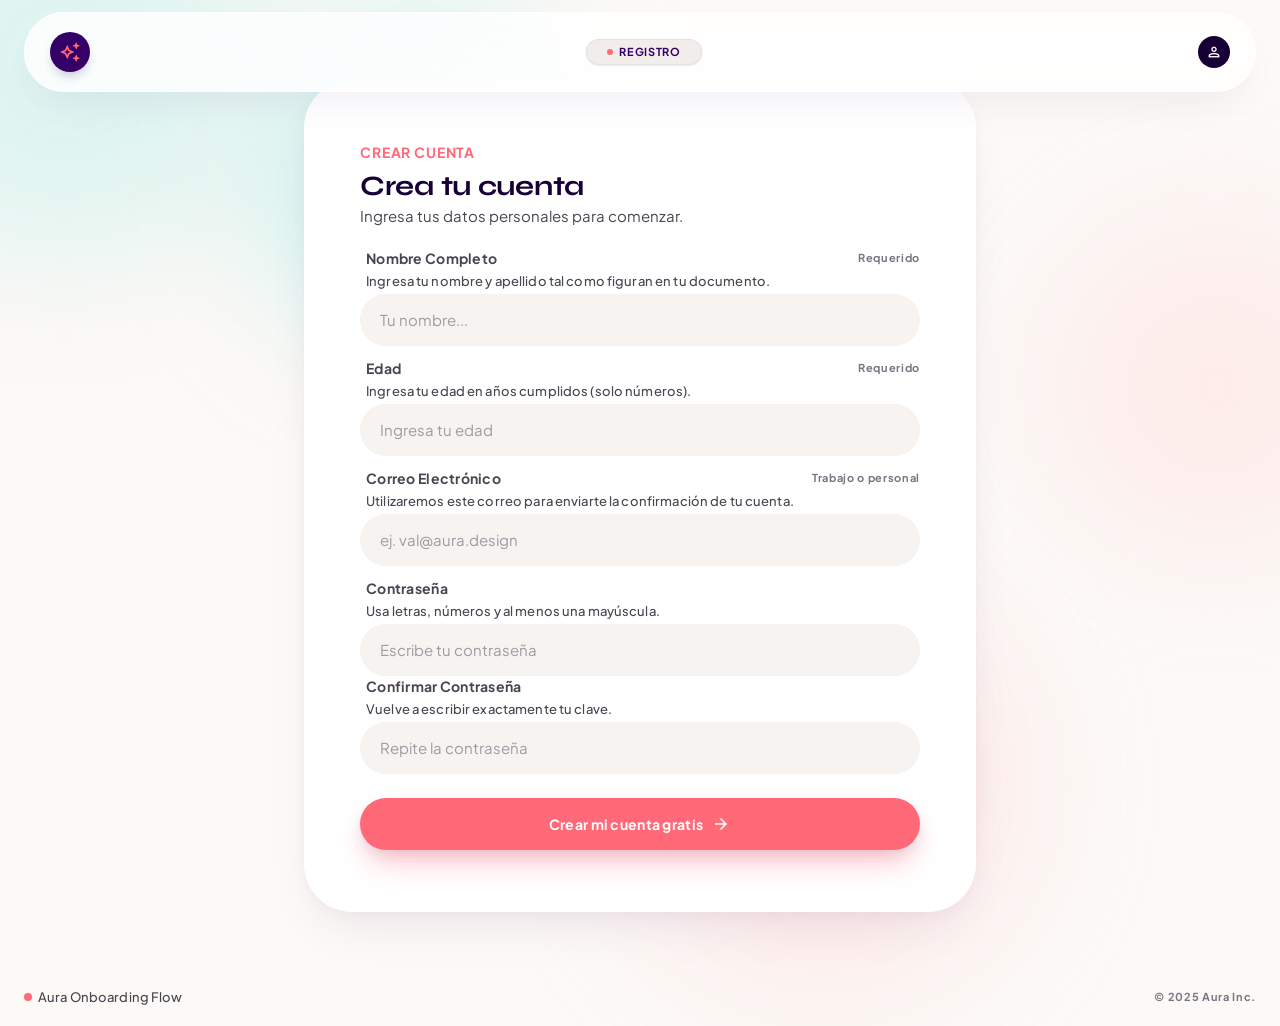
==== bienvenida.html @ 33e8090b "final" ====
<!DOCTYPE html>
<html lang="es">
<head>
    <meta charset="UTF-8">
    <meta name="viewport" content="width=device-width, initial-scale=1.0">
    <meta name="description" content="Tu cuenta de Aura está lista.">
    <title>Bienvenida</title>
    <link rel="preconnect" href="https://fonts.googleapis.com">
    <link rel="preconnect" href="https://fonts.gstatic.com" crossorigin>
    <link href="https://fonts.googleapis.com/css2?family=Plus+Jakarta+Sans:wght@400;500;600;700&family=Syne:wght@600;700;800&display=swap" rel="stylesheet">
    <link href="https://fonts.googleapis.com/css2?family=Material+Symbols+Outlined:wght,FILL@100..700,0..1&display=swap" rel="stylesheet">
    <link rel="stylesheet" href="style.css">
</head>
<body class="pagina pagina--bienvenida">
    <div class="fondo-ambiente" aria-hidden="true">
        <span class="resplandor resplandor--superior-izquierdo"></span>
        <span class="resplandor resplandor--central-derecho"></span>
        <span class="resplandor resplandor--inferior"></span>
    </div>

    <header class="encabezado">
        <nav class="barra-superior" aria-label="Navegación principal">
            <a class="marca" href="index.html" aria-label="Aura, inicio">
                <span class="marca__icono material-symbols-outlined" aria-hidden="true">auto_awesome</span>
            </a>
            <span class="estado-pagina">
                <span class="estado-pagina__punto" aria-hidden="true"></span>
                <span>Bienvenida</span>
            </span>
            <span class="avatar" aria-hidden="true">
                <span class="material-symbols-outlined">person</span>
            </span>
        </nav>
    </header>

    <main class="contenido-principal contenido-principal--bienvenida">
        <section class="seccion-bienvenida" aria-labelledby="titulo-bienvenida">
            <div class="particulas-ambiente" aria-hidden="true">
                <span class="particula particula--uno"></span>
                <span class="particula particula--dos"></span>
                <span class="particula particula--tres"></span>
                <span class="particula particula--cuatro"></span>
                <span class="particula particula--cinco"></span>
                <span class="particula particula--seis"></span>
                <span class="particula particula--siete"></span>
            </div>

            <article class="tarjeta-bienvenida">
                <span class="resplandor resplandor--bienvenida-superior" aria-hidden="true"></span>
                <span class="resplandor resplandor--bienvenida-inferior" aria-hidden="true"></span>

                <header class="cabecera-bienvenida">
                    <span class="insignia-bienvenida">
                        <span class="material-symbols-outlined icono-celebracion" aria-hidden="true">celebration</span>
                        <span>¡Cuenta creada con éxito! 🎉</span>
                    </span>
                    <h1 class="titulo-bienvenida" id="titulo-bienvenida">
                        ¡Te damos la bienvenida al futuro creativo!
                    </h1>
                    <p class="texto-bienvenida">
                        Tu espacio de trabajo está completamente configurado y verificado. Es hora de materializar tus ideas con la máxima potencia estética y colaborativa.
                    </p>
                </header>

                <div class="acciones-bienvenida">
                    <button class="boton-principal boton-principal--bienvenida" type="button" onclick="logout()">
                        <span>Cerrar sesión</span>
                        <span class="material-symbols-outlined" aria-hidden="true">logout</span>
                    </button>
                </div>
            </article>
        </section>
    </main>

    <footer class="pie-pagina">
        <div class="pie-pagina__contenido">
            <span class="pie-pagina__marca">
                <span class="pie-pagina__punto" aria-hidden="true"></span>
                <span>Aura Onboarding Flow</span>
            </span>
            <nav class="enlaces-pie" aria-label="Enlaces legales">
                <a href="#">Privacidad</a>
                <a href="#">Términos</a>
                <a href="#">Soporte</a>
            </nav>
            <span class="copyright">© 2025 Aura Inc.</span>
        </div>
    </footer>

    <script src="script.js"></script>
</body>
</html>
---- style.css ----
:root {
    color-scheme: light;
    --color-fondo: #fcf9f6;
    --color-superficie: #ffffff;
    --color-superficie-baja: #f6f3f0;
    --color-superficie-media: #f0edea;
    --color-superficie-alta: #eae8e5;
    --color-principal: #170035;
    --color-contenedor-principal: #340068;
    --color-secundario: #ae2d40;
    --color-contenedor-secundario: #ff6978;
    --color-secundario-fijo: #ffdada;
    --color-terciario-fijo: #b2eee9;
    --color-primario-fijo: #eddcff;
    --color-texto: #1b1c1a;
    --color-texto-secundario: #4b4451;
    --color-texto-contorno: #7c7482;
    --color-blanco: #ffffff;
    --fuente-cuerpo: "Plus Jakarta Sans", sans-serif;
    --fuente-titulos: "Syne", sans-serif;
    --espacio-xs: 0.375rem;
    --espacio-sm: 0.75rem;
    --espacio-md: 1.25rem;
    --espacio-lg: 2rem;
    --espacio-xl: 3.5rem;
    --margen-pagina: 1.5rem;
    --ancho-contenido: 80rem;
    --radio-tarjeta: 3rem;
    --radio-campo: 2rem;
    --sombra-barra: 0 20px 40px -15px rgba(52, 0, 104, 0.08), 0 0 1px 1px rgba(255, 255, 255, 0.8) inset;
    --sombra-tarjeta-registro: 0 24px 50px -15px rgba(52, 0, 104, 0.09), 0 4px 20px -4px rgba(109, 67, 90, 0.05);
    --sombra-tarjeta-bienvenida: 0 30px 60px -15px rgba(52, 0, 104, 0.08), 0 0 1px 1px rgba(255, 255, 255, 0.9) inset;
}

* {
    box-sizing: border-box;
}

html,
body {
    min-height: 100%;
    margin: 0;
}

body {
    color: var(--color-texto);
    font-family: var(--fuente-cuerpo);
    font-size: 15px;
    font-weight: 400;
    line-height: 24px;
    -webkit-font-smoothing: antialiased;
    -moz-osx-font-smoothing: grayscale;
    overscroll-behavior: none;
}

::selection {
    color: #6c001b;
    background: var(--color-contenedor-secundario);
}

a {
    color: inherit;
    text-decoration: none;
}

button,
input {
    font: inherit;
}

button {
    cursor: pointer;
}

.pagina {
    position: relative;
    display: flex;
    min-height: 100vh;
    flex-direction: column;
    overflow-x: hidden;
    background: var(--color-fondo);
}

.fondo-ambiente {
    position: fixed;
    z-index: 0;
    overflow: hidden;
    pointer-events: none;
    inset: 0;
}

.resplandor {
    position: absolute;
    display: block;
    border-radius: 50%;
    filter: blur(64px);
    pointer-events: none;
}

.resplandor--superior-izquierdo {
    top: -8rem;
    left: -8rem;
    width: 24rem;
    height: 24rem;
    background: var(--color-terciario-fijo);
    opacity: 0.4;
}

.resplandor--central-derecho {
    top: 25%;
    right: -6rem;
    width: 20rem;
    height: 20rem;
    background: var(--color-secundario-fijo);
    opacity: 0.4;
}

.resplandor--inferior {
    bottom: -6rem;
    left: 33.333%;
    width: 30rem;
    height: 30rem;
    background: var(--color-primario-fijo);
    opacity: 0.3;
}

.encabezado {
    position: fixed;
    z-index: 50;
    top: 0;
    left: 0;
    width: 100%;
    padding: var(--espacio-sm) var(--margen-pagina) 0;
}

.barra-superior {
    display: flex;
    width: 100%;
    max-width: var(--ancho-contenido);
    height: 5rem;
    align-items: center;
    justify-content: space-between;
    margin: 0 auto;
    padding: 0 var(--espacio-md);
    border-radius: 999px;
    background: rgba(255, 255, 255, 0.8);
    box-shadow: var(--sombra-barra);
    backdrop-filter: blur(24px);
}

.marca {
    display: flex;
    align-items: center;
    gap: var(--espacio-sm);
    padding-left: var(--espacio-xs);
}

.marca__icono {
    display: flex;
    width: 2.5rem;
    height: 2.5rem;
    align-items: center;
    justify-content: center;
    border-radius: 50%;
    background: var(--color-contenedor-principal);
    box-shadow: 0 6px 12px -4px rgba(52, 0, 104, 0.3);
    color: var(--color-contenedor-secundario);
    font-size: 22px;
}

.estado-pagina {
    display: flex;
    align-items: center;
    gap: 0.375rem;
    padding: 0.25rem var(--espacio-md);
    border: 1px solid rgba(205, 195, 210, 0.3);
    border-radius: 999px;
    background: var(--color-superficie-media);
    box-shadow: 0 1px 2px rgba(27, 28, 26, 0.08);
    color: var(--color-contenedor-principal);
    font-size: 11px;
    font-weight: 700;
    line-height: 16px;
    letter-spacing: 0.06em;
    text-transform: uppercase;
}

.estado-pagina__punto,
.pie-pagina__punto {
    display: inline-block;
    flex: 0 0 auto;
    border-radius: 50%;
    background: var(--color-contenedor-secundario);
}

.estado-pagina__punto {
    width: 0.375rem;
    height: 0.375rem;
}

.avatar {
    display: flex;
    width: 2rem;
    height: 2rem;
    align-items: center;
    justify-content: center;
    margin-right: var(--espacio-xs);
    border-radius: 50%;
    background: var(--color-principal);
    color: var(--color-blanco);
}

.avatar .material-symbols-outlined {
    font-size: 18px;
}

.contenido-principal {
    position: relative;
    z-index: 10;
    display: flex;
    width: 100%;
    max-width: var(--ancho-contenido);
    flex: 1;
    flex-direction: column;
    justify-content: center;
    margin: 0 auto;
    padding: 5rem var(--margen-pagina) 0;
}

.seccion-registro {
    display: flex;
    width: 100%;
    flex-direction: column;
    padding-bottom: var(--espacio-xl);
}

.envoltorio-formulario {
    position: relative;
    width: 100%;
    max-width: 42rem;
    margin: auto;
}

.resplandor--tarjeta-superior {
    z-index: -1;
    top: -4rem;
    left: -3rem;
    width: 20rem;
    height: 20rem;
    background: rgba(178, 238, 233, 0.6);
    animation: pulsar 3s ease-in-out infinite;
}

.resplandor--tarjeta-inferior {
    z-index: -1;
    right: -2.5rem;
    bottom: -4rem;
    width: 24rem;
    height: 24rem;
    background: rgba(255, 218, 218, 0.5);
}

.resplandor--tarjeta-central {
    z-index: -1;
    top: 50%;
    left: 33.333%;
    width: 16rem;
    height: 16rem;
    background: rgba(237, 220, 255, 0.4);
    filter: blur(40px);
}

.tarjeta-registro {
    width: 100%;
    overflow: hidden;
    padding: var(--espacio-md);
    border-radius: var(--radio-tarjeta);
    background: var(--color-superficie);
    box-shadow: var(--sombra-tarjeta-registro);
}

.contenido-formulario {
    display: flex;
    max-width: 36rem;
    flex-direction: column;
    justify-content: center;
    margin: 0 auto;
    padding: var(--espacio-xs) 0;
}

.introduccion-formulario {
    margin-bottom: var(--espacio-md);
}

.etiqueta-seccion {
    display: block;
    margin-bottom: var(--espacio-xs);
    color: var(--color-contenedor-secundario);
    font-size: 14px;
    font-weight: 700;
    line-height: 20px;
    letter-spacing: 0.06em;
    text-transform: uppercase;
}

.titulo-formulario {
    margin: 0;
    color: var(--color-principal);
    font-family: var(--fuente-titulos);
    font-size: 28px;
    font-weight: 700;
    line-height: 36px;
    letter-spacing: -0.01em;
}

.texto-introduccion {
    margin: 0;
    color: var(--color-texto-secundario);
    font-size: 15px;
    line-height: 24px;
}

.formulario {
    display: flex;
    flex-direction: column;
    gap: var(--espacio-sm);
}

.grupo-campo {
    display: flex;
    min-width: 0;
    flex-direction: column;
    gap: 0.25rem;
}

.etiqueta-campo {
    display: block;
    padding-left: var(--espacio-xs);
    color: var(--color-texto-secundario);
    font-size: 14px;
    font-weight: 700;
    line-height: 20px;
    letter-spacing: 0.02em;
}

.etiqueta-campo--con-detalle {
    display: flex;
    align-items: center;
    justify-content: space-between;
}

.detalle-etiqueta {
    color: var(--color-texto-contorno);
    font-size: 11px;
    font-weight: 700;
    line-height: 16px;
    letter-spacing: 0.06em;
}

.ayuda-campo {
    margin: 0;
    padding-left: var(--espacio-xs);
    color: var(--color-texto-secundario);
    font-size: 13px;
    font-weight: 500;
    line-height: 18px;
    letter-spacing: 0.01em;
}

.entrada {
    display: block;
    width: 100%;
    min-width: 0;
    padding: 0.875rem var(--espacio-md);
    border: 0;
    border-radius: var(--radio-campo);
    outline: none;
    background: var(--color-superficie-baja);
    color: var(--color-principal);
    font-size: 15px;
    line-height: 24px;
    transition: background-color 180ms ease, box-shadow 180ms ease;
}

.entrada::placeholder {
    color: rgba(124, 116, 130, 0.7);
}

.entrada:focus {
    outline: none;
    background: var(--color-superficie);
    box-shadow: 0 0 0 4px rgba(177, 237, 232, 0.8), 0 8px 20px -6px rgba(52, 0, 104, 0.12);
}

.mensaje {
    display: flex;
    align-items: flex-start;
    gap: 0.375rem;
    padding: 0.125rem var(--espacio-xs) 0;
    color: var(--color-secundario);
    font-size: 13px;
    font-weight: 600;
    line-height: 18px;
    letter-spacing: 0.01em;
}

.mensaje--consejo {
    gap: 0.25rem;
    padding-top: 0.125rem;
    line-height: 1.25;
}

.mensaje__icono {
    flex: 0 0 auto;
    color: var(--color-contenedor-secundario);
    font-size: 16px;
}

.mensaje--consejo .mensaje__icono {
    margin-top: 0.125rem;
    font-size: 15px;
}

.indicador-contrasena {
    display: flex;
    align-items: center;
    gap: 0.375rem;
    margin-top: 0.25rem;
    padding: 0 var(--espacio-xs);
}

.indicador-contrasena__barra {
    height: 0.375rem;
    flex: 1;
    border-radius: 999px;
    transition: background-color 180ms ease;
}

.indicador-contrasena__barra--activa {
    background: var(--color-contenedor-secundario);
}

.indicador-contrasena__barra--tenue {
    background: rgba(255, 105, 120, 0.4);
}

.indicador-contrasena__barra--inactiva {
    background: var(--color-superficie-alta);
}

.indicador-contrasena__texto {
    margin-left: 0.25rem;
    color: var(--color-contenedor-secundario);
    font-size: 11px;
    font-weight: 700;
    line-height: 16px;
    letter-spacing: 0.06em;
}

.acciones-formulario {
    padding-top: var(--espacio-sm);
}

.boton-principal {
    display: flex;
    align-items: center;
    justify-content: center;
    gap: 0.5rem;
    border: 0;
    border-radius: 999px;
    color: var(--color-blanco);
    font-size: 14px;
    font-weight: 700;
    line-height: 20px;
    letter-spacing: 0.02em;
    text-align: center;
    transition: background-color 200ms ease, box-shadow 300ms ease, transform 300ms ease;
}

.boton-principal .material-symbols-outlined {
    font-size: 20px;
}

.boton-principal--registro {
    width: 100%;
    padding: 1rem var(--espacio-lg);
    background: var(--color-contenedor-secundario);
    box-shadow: 0 16px 32px -8px rgba(255, 105, 120, 0.45), 0 6px 16px -4px rgba(52, 0, 104, 0.15);
}

.boton-principal--registro:hover {
    background: var(--color-secundario);
    box-shadow: 0 20px 40px -6px rgba(255, 105, 120, 0.55);
    transform: translateY(-0.125rem);
}

.boton-principal--registro:active {
    transform: translateY(0);
}

.boton-principal--registro:hover .material-symbols-outlined {
    transform: translateX(0.25rem);
}

.pie-pagina {
    position: relative;
    z-index: 10;
    width: 100%;
    margin-top: auto;
    padding: var(--espacio-md) 0;
}

.pie-pagina__contenido {
    display: flex;
    max-width: var(--ancho-contenido);
    flex-direction: column;
    align-items: center;
    justify-content: space-between;
    gap: var(--espacio-sm);
    margin: 0 auto;
    padding: 0 var(--margen-pagina);
    color: var(--color-texto-secundario);
    font-size: 13px;
    font-weight: 500;
    line-height: 18px;
    letter-spacing: 0.01em;
    text-align: center;
}

.pie-pagina__marca {
    display: flex;
    align-items: center;
    gap: var(--espacio-xs);
}

.pie-pagina__punto {
    width: 0.5rem;
    height: 0.5rem;
}

.enlaces-pie {
    display: flex;
    align-items: center;
    gap: var(--espacio-lg);
}

.enlaces-pie a {
    transition: color 180ms ease;
}

.enlaces-pie a:hover {
    color: var(--color-texto);
}

.copyright {
    color: var(--color-texto-contorno);
    font-size: 11px;
    font-weight: 700;
    line-height: 16px;
    letter-spacing: 0.06em;
}

.contenido-principal--bienvenida {
    justify-content: center;
}

.seccion-bienvenida {
    position: relative;
    display: flex;
    width: 100%;
    flex-direction: column;
    padding: var(--espacio-md) 0;
}

.particulas-ambiente {
    position: absolute;
    z-index: -1;
    top: 0;
    right: 0;
    left: 0;
    height: 24rem;
    overflow: hidden;
    pointer-events: none;
    user-select: none;
}

.particula {
    position: absolute;
    display: block;
    border-radius: 999px;
}

.particula--uno {
    top: 3rem;
    left: 12%;
    width: 1rem;
    height: 2.25rem;
    background: rgba(255, 105, 120, 0.6);
    transform: rotate(45deg);
    animation: rebotar 1s ease-in-out infinite;
}

.particula--dos {
    top: 2rem;
    left: 28%;
    width: 0.75rem;
    height: 0.75rem;
    background: var(--color-terciario-fijo);
    box-shadow: 0 4px 12px rgba(177, 237, 232, 0.8);
}

.particula--tres {
    top: 6rem;
    left: 35%;
    width: 1.5rem;
    height: 0.75rem;
    background: rgba(216, 185, 255, 0.7);
    transform: rotate(-12deg);
}

.particula--cuatro {
    top: 2.5rem;
    right: 22%;
    width: 1.25rem;
    height: 0.625rem;
    background: rgba(255, 105, 120, 0.5);
    transform: rotate(12deg);
}

.particula--cinco {
    top: 7rem;
    right: 14%;
    width: 0.75rem;
    height: 2rem;
    background: rgba(178, 238, 233, 0.8);
    transform: rotate(35deg);
}

.particula--seis {
    top: 1.5rem;
    right: 38%;
    width: 0.75rem;
    height: 0.75rem;
    background: rgba(108, 0, 27, 0.3);
}

.particula--siete {
    top: 9rem;
    left: 8%;
    width: 2rem;
    height: 2rem;
    background: linear-gradient(135deg, rgba(255, 105, 120, 0.2), rgba(52, 0, 104, 0.1));
    filter: blur(4px);
}

.tarjeta-bienvenida {
    position: relative;
    width: 100%;
    max-width: 64rem;
    overflow: hidden;
    margin: 0 auto;
    padding: var(--espacio-xl) var(--espacio-lg);
    border-radius: var(--radio-tarjeta);
    background: var(--color-superficie);
    box-shadow: var(--sombra-tarjeta-bienvenida);
}

.resplandor--bienvenida-superior {
    top: -6rem;
    right: -6rem;
    width: 20rem;
    height: 20rem;
    background: var(--color-secundario-fijo);
    opacity: 0.6;
}

.resplandor--bienvenida-inferior {
    bottom: -5rem;
    left: -5rem;
    width: 18rem;
    height: 18rem;
    background: var(--color-terciario-fijo);
    opacity: 0.4;
    filter: blur(40px);
}

.cabecera-bienvenida {
    position: relative;
    z-index: 1;
    display: flex;
    max-width: 48rem;
    flex-direction: column;
    align-items: center;
    margin: 0 auto;
    text-align: center;
}

.insignia-bienvenida {
    display: inline-flex;
    align-items: center;
    gap: var(--espacio-xs);
    margin-bottom: var(--espacio-md);
    padding: var(--espacio-xs) var(--espacio-md);
    border-radius: 999px;
    background: var(--color-terciario-fijo);
    box-shadow: 0 8px 18px -4px rgba(178, 238, 233, 0.6);
    color: #00201e;
    font-size: 14px;
    font-weight: 700;
    line-height: 20px;
    letter-spacing: 0.02em;
    transition: transform 180ms ease;
}

.insignia-bienvenida:hover {
    transform: scale(1.05);
}

.icono-celebracion {
    color: var(--color-contenedor-secundario);
    font-size: 18px;
    font-variation-settings: "FILL" 1;
}

.titulo-bienvenida {
    margin: 0 0 var(--espacio-xs);
    color: var(--color-principal);
    font-family: var(--fuente-titulos);
    font-size: 40px;
    font-weight: 700;
    line-height: 48px;
    letter-spacing: -0.02em;
}

.nombre-destacado {
    background: linear-gradient(to right, var(--color-secundario), var(--color-contenedor-principal));
    background-clip: text;
    color: transparent;
    -webkit-background-clip: text;
}

.texto-bienvenida {
    max-width: 42rem;
    margin: var(--espacio-xs) 0 0;
    color: var(--color-texto-secundario);
    font-size: 18px;
    font-weight: 400;
    line-height: 28px;
}

.acciones-bienvenida {
    position: relative;
    z-index: 1;
    display: flex;
    flex-direction: column;
    align-items: center;
    justify-content: center;
    gap: var(--espacio-md);
    margin-top: var(--espacio-xl);
    padding-top: var(--espacio-md);
}

.boton-principal--bienvenida {
    width: 100%;
    padding: var(--espacio-md) var(--espacio-xl);
    background: linear-gradient(to right, var(--color-contenedor-secundario), var(--color-secundario), var(--color-contenedor-principal));
    box-shadow: 0 16px 32px -6px rgba(255, 105, 120, 0.45);
    transition-duration: 300ms;
}

.boton-principal--bienvenida:hover {
    box-shadow: 0 22px 40px -8px rgba(255, 105, 120, 0.55);
    transform: translateY(-0.25rem);
}

.boton-principal--bienvenida:active {
    transform: translateY(0);
}

@keyframes pulsar {
    50% {
        opacity: 0.65;
    }
}

@keyframes rebotar {
    0%,
    100% {
        transform: translateY(-25%) rotate(45deg);
        animation-timing-function: cubic-bezier(0.8, 0, 1, 1);
    }

    50% {
        transform: translateY(0) rotate(45deg);
        animation-timing-function: cubic-bezier(0, 0, 0.2, 1);
    }
}

@media (min-width: 640px) {
    .pie-pagina__contenido {
        flex-direction: row;
        text-align: left;
    }

    .tarjeta-bienvenida {
        padding: var(--espacio-xl);
    }

    .acciones-bienvenida {
        flex-direction: row;
    }

    .boton-principal--bienvenida {
        width: auto;
    }
}

@media (min-width: 768px) {
    .campos-contrasena {
        grid-template-columns: repeat(2, minmax(0, 1fr));
    }
}

@media (min-width: 1024px) {
    .tarjeta-registro {
        padding: var(--espacio-xl);
    }
}

@media (max-width: 420px) {
    .encabezado {
        padding-right: 1rem;
        padding-left: 1rem;
    }

    .contenido-principal {
        padding-right: 1rem;
        padding-left: 1rem;
    }

    .tarjeta-registro {
        padding-right: 1rem;
        padding-left: 1rem;
    }

    .titulo-bienvenida {
        font-size: 32px;
        line-height: 40px;
    }
}
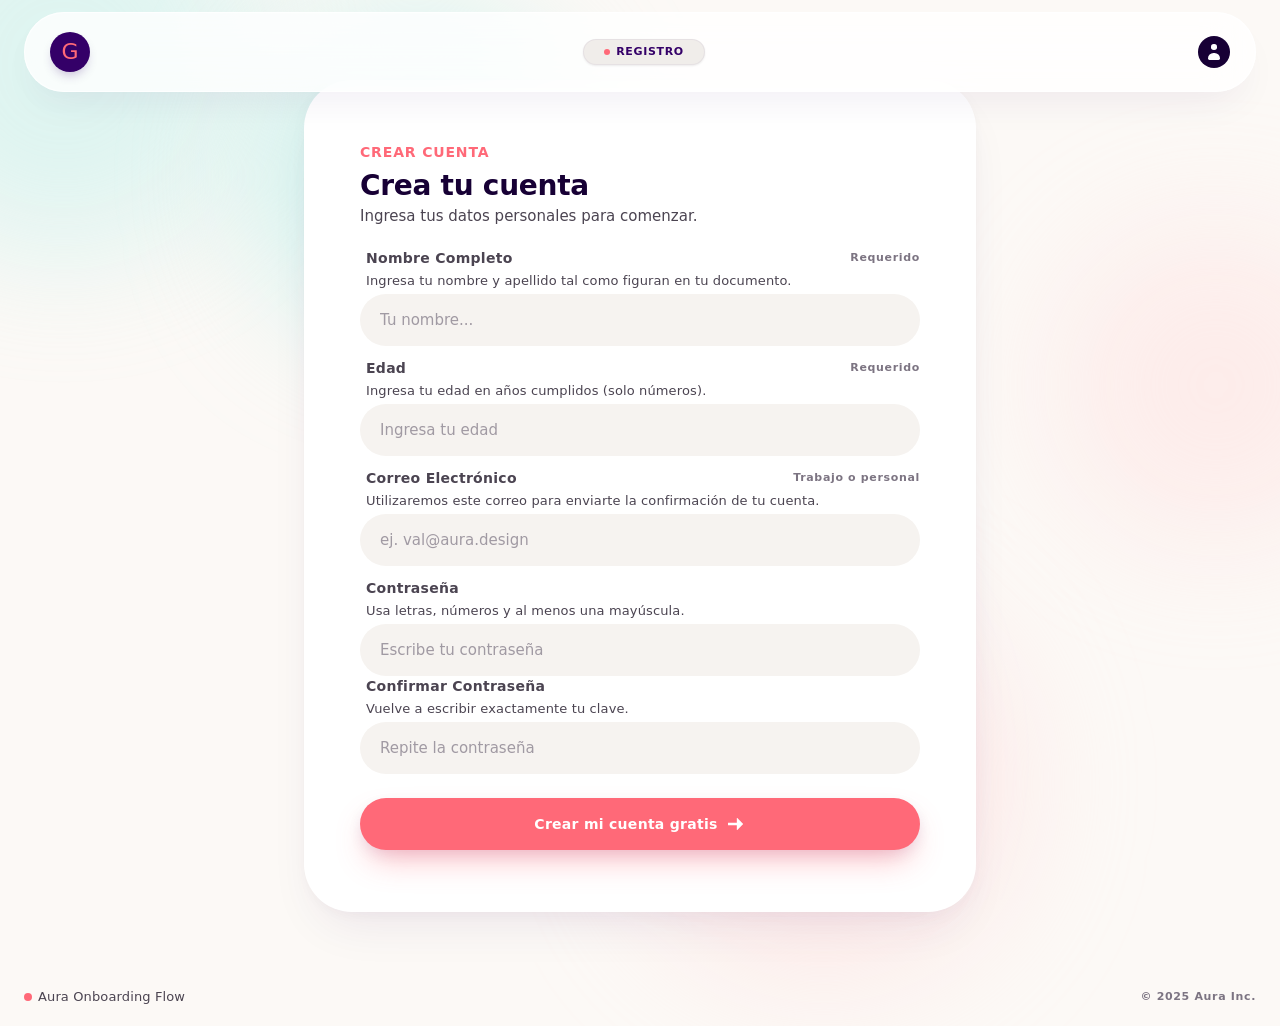
==== commit 311b4407: "listo" ====
--- a/bienvenida.html
+++ b/bienvenida.html
@@ -5,10 +5,6 @@
     <meta name="viewport" content="width=device-width, initial-scale=1.0">
     <meta name="description" content="Tu cuenta de Aura está lista.">
     <title>Bienvenida</title>
-    <link rel="preconnect" href="https://fonts.googleapis.com">
-    <link rel="preconnect" href="https://fonts.gstatic.com" crossorigin>
-    <link href="https://fonts.googleapis.com/css2?family=Plus+Jakarta+Sans:wght@400;500;600;700&family=Syne:wght@600;700;800&display=swap" rel="stylesheet">
-    <link href="https://fonts.googleapis.com/css2?family=Material+Symbols+Outlined:wght,FILL@100..700,0..1&display=swap" rel="stylesheet">
     <link rel="stylesheet" href="style.css">
 </head>
 <body class="pagina pagina--bienvenida">
@@ -21,14 +17,14 @@
     <header class="encabezado">
         <nav class="barra-superior" aria-label="Navegación principal">
             <a class="marca" href="index.html" aria-label="Aura, inicio">
-                <span class="marca__icono material-symbols-outlined" aria-hidden="true">auto_awesome</span>
+                <span class="marca__icono" aria-hidden="true">G</span>
             </a>
             <span class="estado-pagina">
                 <span class="estado-pagina__punto" aria-hidden="true"></span>
                 <span>Bienvenida</span>
             </span>
             <span class="avatar" aria-hidden="true">
-                <span class="material-symbols-outlined">person</span>
+                <span class="icono icono--persona" aria-hidden="true"></span>
             </span>
         </nav>
     </header>
@@ -51,7 +47,7 @@
 
                 <header class="cabecera-bienvenida">
                     <span class="insignia-bienvenida">
-                        <span class="material-symbols-outlined icono-celebracion" aria-hidden="true">celebration</span>
+                        <span class="icono icono--celebracion icono-celebracion" aria-hidden="true"></span>
                         <span>¡Cuenta creada con éxito! 🎉</span>
                     </span>
                     <h1 class="titulo-bienvenida" id="titulo-bienvenida">
@@ -65,7 +61,7 @@
                 <div class="acciones-bienvenida">
                     <button class="boton-principal boton-principal--bienvenida" type="button" onclick="logout()">
                         <span>Cerrar sesión</span>
-                        <span class="material-symbols-outlined" aria-hidden="true">logout</span>
+                        <span class="icono icono--salir" aria-hidden="true"></span>
                     </button>
                 </div>
             </article>
--- a/style.css
+++ b/style.css
@@ -16,8 +16,8 @@
     --color-texto-secundario: #4b4451;
     --color-texto-contorno: #7c7482;
     --color-blanco: #ffffff;
-    --fuente-cuerpo: "Plus Jakarta Sans", sans-serif;
-    --fuente-titulos: "Syne", sans-serif;
+    --fuente-cuerpo: system-ui, -apple-system, BlinkMacSystemFont, "Segoe UI", sans-serif;
+    --fuente-titulos: system-ui, -apple-system, BlinkMacSystemFont, "Segoe UI", sans-serif;
     --espacio-xs: 0.375rem;
     --espacio-sm: 0.75rem;
     --espacio-md: 1.25rem;
@@ -72,6 +72,113 @@
     cursor: pointer;
 }
 
+.icono {
+    position: relative;
+    display: inline-block;
+    flex: 0 0 auto;
+}
+
+.icono--brillo {
+    width: 1em;
+    height: 1em;
+}
+
+.icono--persona {
+    width: 1em;
+    height: 1em;
+}
+
+.icono--persona::before {
+    position: absolute;
+    top: 0.08em;
+    left: 0.35em;
+    width: 0.3em;
+    height: 0.3em;
+    border-radius: 50%;
+    background: currentColor;
+    content: "";
+}
+
+.icono--persona::after {
+    position: absolute;
+    bottom: 0.08em;
+    left: 0.18em;
+    width: 0.64em;
+    height: 0.34em;
+    border-radius: 0.45em 0.45em 0.12em 0.12em;
+    background: currentColor;
+    content: "";
+}
+
+.icono--flecha {
+    width: 1em;
+    height: 1em;
+}
+
+.icono--flecha::before {
+    position: absolute;
+    top: 0.18em;
+    left: 0.12em;
+    width: 0.76em;
+    height: 0.64em;
+    background: currentColor;
+    clip-path: polygon(0 40%, 58% 40%, 58% 0, 100% 50%, 58% 100%, 58% 60%, 0 60%);
+    content: "";
+}
+
+.icono--salir {
+    width: 1em;
+    height: 1em;
+}
+
+.icono--salir::before {
+    position: absolute;
+    top: 0.2em;
+    left: 0.08em;
+    width: 0.62em;
+    height: 0.6em;
+    background: currentColor;
+    clip-path: polygon(0 40%, 58% 40%, 58% 0, 100% 50%, 58% 100%, 58% 60%, 0 60%);
+    content: "";
+}
+
+.icono--salir::after {
+    position: absolute;
+    top: 0.08em;
+    right: 0.08em;
+    height: 0.84em;
+    border-right: 0.1em solid currentColor;
+    content: "";
+}
+
+.icono--celebracion {
+    width: 1em;
+    height: 1em;
+}
+
+.icono--celebracion::before {
+    position: absolute;
+    top: 0.08em;
+    left: 0.08em;
+    width: 0.68em;
+    height: 0.68em;
+    background: currentColor;
+    clip-path: polygon(50% 0, 61% 35%, 100% 50%, 61% 65%, 50% 100%, 39% 65%, 0 50%, 39% 35%);
+    content: "";
+}
+
+.icono--celebracion::after {
+    position: absolute;
+    top: 0.08em;
+    right: 0.02em;
+    width: 0.2em;
+    height: 0.2em;
+    border-radius: 50%;
+    background: currentColor;
+    box-shadow: -0.72em 0.62em 0 -0.04em currentColor;
+    content: "";
+}
+
 .pagina {
     position: relative;
     display: flex;
@@ -210,7 +317,7 @@
     color: var(--color-blanco);
 }
 
-.avatar .material-symbols-outlined {
+.avatar .icono {
     font-size: 18px;
 }
 
@@ -477,7 +584,7 @@
     transition: background-color 200ms ease, box-shadow 300ms ease, transform 300ms ease;
 }
 
-.boton-principal .material-symbols-outlined {
+.boton-principal .icono {
     font-size: 20px;
 }
 
@@ -498,7 +605,7 @@
     transform: translateY(0);
 }
 
-.boton-principal--registro:hover .material-symbols-outlined {
+.boton-principal--registro:hover .icono {
     transform: translateX(0.25rem);
 }
 
@@ -719,7 +826,6 @@
 .icono-celebracion {
     color: var(--color-contenedor-secundario);
     font-size: 18px;
-    font-variation-settings: "FILL" 1;
 }
 
 .titulo-bienvenida {
